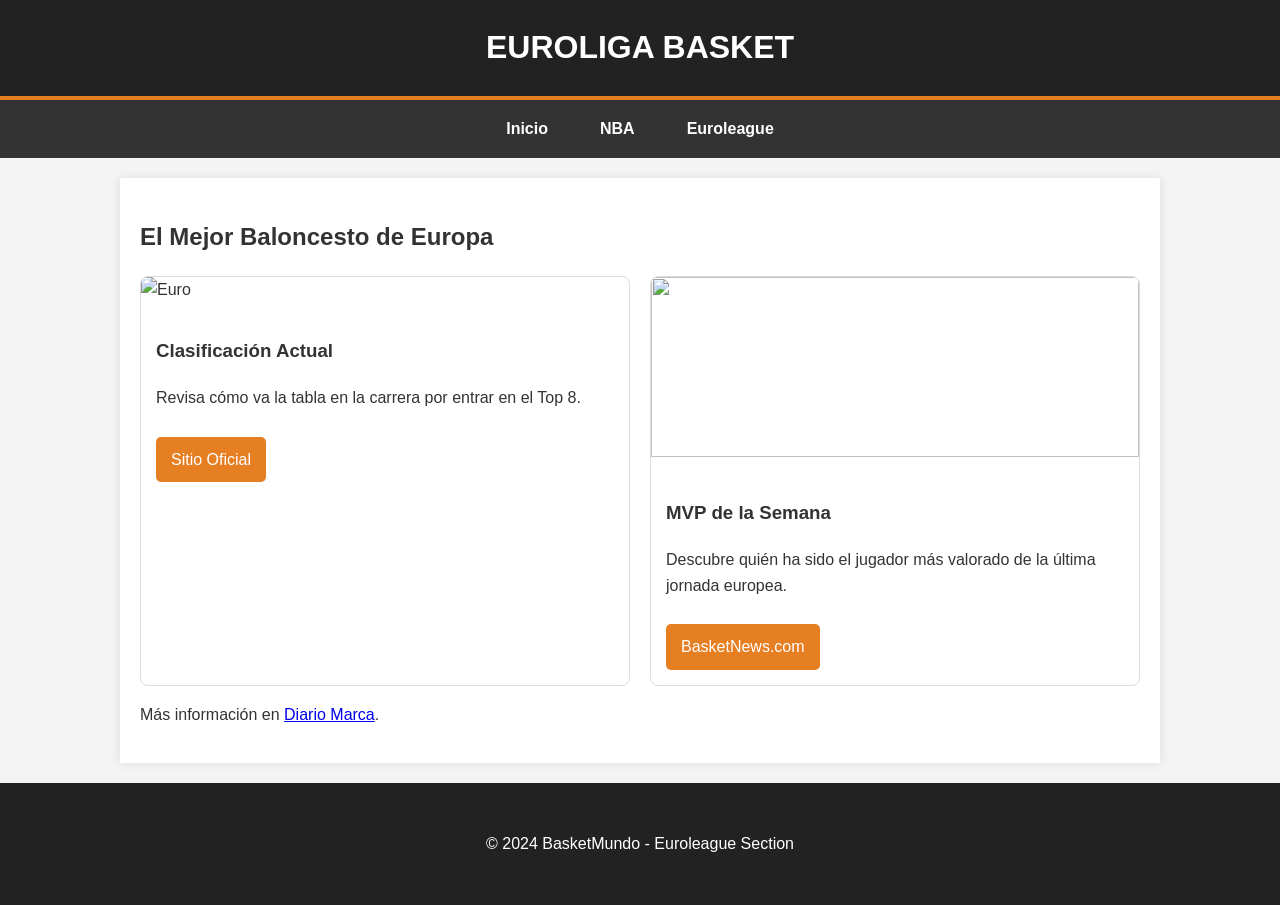
==== euroliga.html @ 02bd5853 "Primer commit: Web de noticias de basket" ====
<!DOCTYPE html>
<html lang="es">
<head>
    <meta charset="UTF-8">
    <title>Euroleague - BasketMundo</title>
    <link rel="stylesheet" href="style.css">
</head>
<body>
    <header>
        <h1>EUROLIGA BASKET</h1>
    </header>
    
    <nav>
        <a href="index.html">Inicio</a>
        <a href="nba.html">NBA</a>
        <a href="euroliga.html">Euroleague</a>
    </nav>

    <div class="container">
        <h2>El Mejor Baloncesto de Europa</h2>
        
        <div class="news-grid">
            <div class="card">
                <img src="https://media-cdn.cortextech.io/1dU3kpCqReRp93/1BSdBWIjCfFoEo/dcee482d-9e89-47ec-9956-9b453a8817da.jpg?width=960&resizeType=fill&format=webp" alt="Euro">
                <div class="card-content">
                    <h3>Clasificación Actual</h3>
                    <p>Revisa cómo va la tabla en la carrera por entrar en el Top 8.</p>
                    <a href="https://www.euroleaguebasketball.net/euroleague/" target="_blank" class="btn">Sitio Oficial</a>
                </div>
            </div>
            <div class="card">
                <img src="https://e00-elmundo.uecdn.es/assets/multimedia/imagenes/2018/05/19/15267444089947.jpg" alt="">
                <div class="card-content">
                    <h3>MVP de la Semana</h3>
                    <p>Descubre quién ha sido el jugador más valorado de la última jornada europea.</p>
                    <a href="https://basketnews.com" target="_blank" class="btn">BasketNews.com</a>
                </div>
            </div>
        </div>
        
        <p>Más información en <a href="https://www.marca.com/baloncesto/euroliga.html" target="_blank">Diario Marca</a>.</p>
    </div>

    <footer>
        <p>&copy; 2024 BasketMundo - Euroleague Section</p>
    </footer>
</body>
</html>
---- style.css ----
/* Estilos Generales */
body {
    font-family: 'Segoe UI', Tahoma, Geneva, Verdana, sans-serif;
    margin: 0;
    padding: 0;
    line-height: 1.6;
    background-color: #f4f4f4;
    color: #333;
}

header {
    background: #222;
    color: #fff;
    padding: 1px;
    text-align: center;
    border-bottom: 4px solid #e67e22;
}

nav {
    background: #333;
    display: flex;
    justify-content: center;
    padding: 0.5rem;
}

nav a {
    color: #fff;
    text-decoration: none;
    padding: 0.5rem 1rem;
    margin: 0 10px;
    font-weight: bold;
    transition: color 0.3s;
}

nav a:hover {
    color: #e67e22;
}

.container {
    max-width: 1000px;
    margin: 20px auto;
    padding: 20px;
    background: #fff;
    box-shadow: 0 0 10px rgba(0,0,0,0.1);
}

.hero-img {
    width: 100%;
    height: 300px;
    object-fit: cover;
    border-radius: 8px;
}

.news-grid {
    display: flex;
    gap: 20px;
    margin-top: 20px;
    flex-wrap: wrap;
}

.card {
    flex: 1;
    min-width: 300px;
    border: 1px solid #ddd;
    border-radius: 8px;
    overflow: hidden;
}

.card img {
    width: 100%;
    height: 180px;
    object-fit: cover;
}

.card-content {
    padding: 15px;
}

.btn {
    display: inline-block;
    background: #e67e22;
    color: #fff;
    padding: 10px 15px;
    text-decoration: none;
    border-radius: 5px;
    margin-top: 10px;
}

.btn:hover {
    background: #d35400;
}

footer {
    text-align: center;
    padding: 2rem;
    background: #222;
    color: white;
    margin-top: 20px;
}
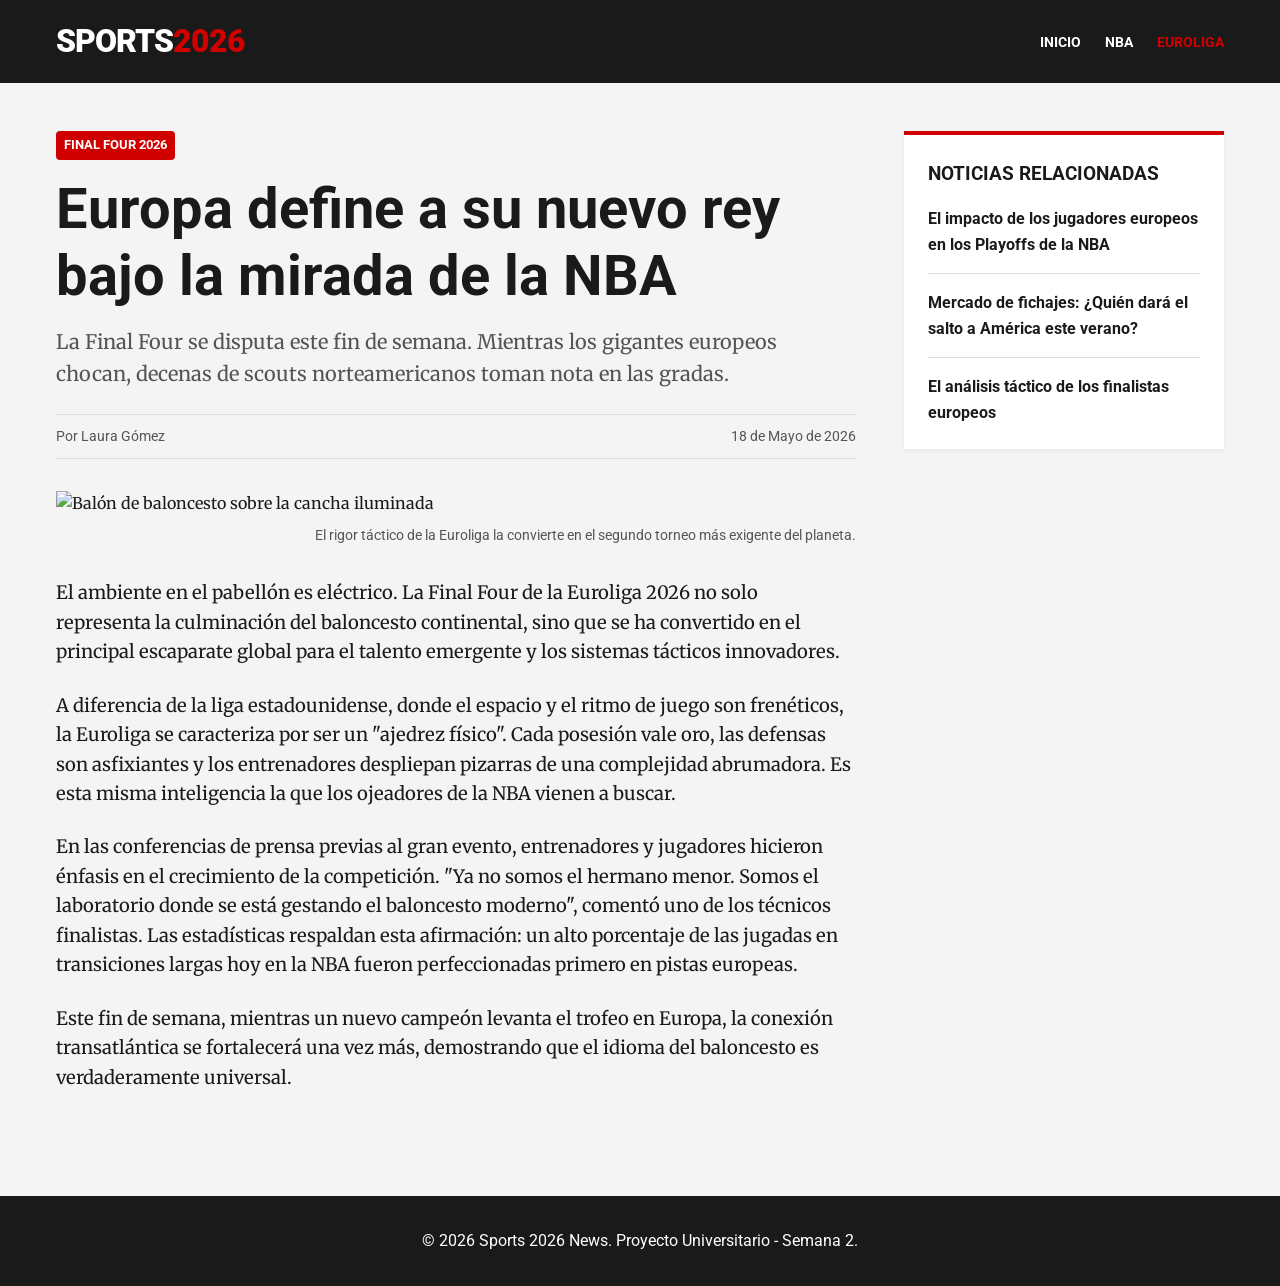
==== commit 1be3f458: "Agrega archivos HTML y CSS responsivo para noticias de NBA y Euroliga - Semana 2" ====
--- a/euroliga.html
+++ b/euroliga.html
@@ -2,47 +2,79 @@
 <html lang="es">
 <head>
     <meta charset="UTF-8">
-    <title>Euroleague - BasketMundo</title>
+    <meta name="viewport" content="width=device-width, initial-scale=1.0">
+    <meta name="description" content="Análisis de la Final Four de la Euroliga 2026 y la importancia de los sistemas tácticos europeos.">
+    <title>Final Four 2026: Europa define a su nuevo rey | Sports 2026</title>
+    <link rel="preconnect" href="https://fonts.googleapis.com">
+    <link rel="preconnect" href="https://fonts.gstatic.com" crossorigin>
+    <link href="https://fonts.googleapis.com/css2?family=Merriweather:ital,wght@0,300;0,700;1,300&family=Roboto:wght@400;700;900&display=swap" rel="stylesheet">
     <link rel="stylesheet" href="style.css">
 </head>
 <body>
-    <header>
-        <h1>EUROLIGA BASKET</h1>
+    <header class="site-header">
+        <div class="container header-container">
+            <div class="brand"><a href="index.html" style="color:white; text-decoration:none;">SPORTS<span>2026</span></a></div>
+            <nav class="main-nav">
+                <ul>
+                    <li><a href="index.html">Inicio</a></li>
+                    <li><a href="nba.html">NBA</a></li>
+                    <li><a href="euroliga.html" class="active">Euroliga</a></li>
+                </ul>
+            </nav>
+        </div>
     </header>
-    
-    <nav>
-        <a href="index.html">Inicio</a>
-        <a href="nba.html">NBA</a>
-        <a href="euroliga.html">Euroleague</a>
-    </nav>
 
-    <div class="container">
-        <h2>El Mejor Baloncesto de Europa</h2>
-        
-        <div class="news-grid">
-            <div class="card">
-                <img src="https://media-cdn.cortextech.io/1dU3kpCqReRp93/1BSdBWIjCfFoEo/dcee482d-9e89-47ec-9956-9b453a8817da.jpg?width=960&resizeType=fill&format=webp" alt="Euro">
-                <div class="card-content">
-                    <h3>Clasificación Actual</h3>
-                    <p>Revisa cómo va la tabla en la carrera por entrar en el Top 8.</p>
-                    <a href="https://www.euroleaguebasketball.net/euroleague/" target="_blank" class="btn">Sitio Oficial</a>
+    <main class="container article-layout">
+        <article class="main-article">
+            <header>
+                <span class="tag tag-euro">Final Four 2026</span>
+                <h1>Europa define a su nuevo rey bajo la mirada de la NBA</h1>
+                <p class="subtitle">La Final Four se disputa este fin de semana. Mientras los gigantes europeos chocan, decenas de scouts norteamericanos toman nota en las gradas.</p>
+                
+                <div class="meta-info">
+                    <span class="author">Por Laura Gómez</span>
+                    <span class="date">18 de Mayo de 2026</span>
                 </div>
+            </header>
+
+            <figure class="featured-image">
+                <img src="https://images.unsplash.com/photo-1546519638-68e109498ffc?auto=format&fit=crop&q=80&w=1200" alt="Balón de baloncesto sobre la cancha iluminada">
+                <figcaption>El rigor táctico de la Euroliga la convierte en el segundo torneo más exigente del planeta.</figcaption>
+            </figure>
+
+            <div class="article-content">
+                <p>El ambiente en el pabellón es eléctrico. La Final Four de la Euroliga 2026 no solo representa la culminación del baloncesto continental, sino que se ha convertido en el principal escaparate global para el talento emergente y los sistemas tácticos innovadores.</p>
+                
+                <p>A diferencia de la liga estadounidense, donde el espacio y el ritmo de juego son frenéticos, la Euroliga se caracteriza por ser un "ajedrez físico". Cada posesión vale oro, las defensas son asfixiantes y los entrenadores despliepan pizarras de una complejidad abrumadora. Es esta misma inteligencia la que los ojeadores de la NBA vienen a buscar.</p>
+                
+                <p>En las conferencias de prensa previas al gran evento, entrenadores y jugadores hicieron énfasis en el crecimiento de la competición. "Ya no somos el hermano menor. Somos el laboratorio donde se está gestando el baloncesto moderno", comentó uno de los técnicos finalistas. Las estadísticas respaldan esta afirmación: un alto porcentaje de las jugadas en transiciones largas hoy en la NBA fueron perfeccionadas primero en pistas europeas.</p>
+                
+                <p>Este fin de semana, mientras un nuevo campeón levanta el trofeo en Europa, la conexión transatlántica se fortalecerá una vez más, demostrando que el idioma del baloncesto es verdaderamente universal.</p>
             </div>
-            <div class="card">
-                <img src="https://e00-elmundo.uecdn.es/assets/multimedia/imagenes/2018/05/19/15267444089947.jpg" alt="">
-                <div class="card-content">
-                    <h3>MVP de la Semana</h3>
-                    <p>Descubre quién ha sido el jugador más valorado de la última jornada europea.</p>
-                    <a href="https://basketnews.com" target="_blank" class="btn">BasketNews.com</a>
-                </div>
+        </article>
+
+        <aside class="sidebar">
+            <div class="widget">
+                <h3>Noticias Relacionadas</h3>
+                <ul class="related-news">
+                    <li>
+                        <a href="nba.html">El impacto de los jugadores europeos en los Playoffs de la NBA</a>
+                    </li>
+                    <li>
+                        <a href="#">Mercado de fichajes: ¿Quién dará el salto a América este verano?</a>
+                    </li>
+                    <li>
+                        <a href="#">El análisis táctico de los finalistas europeos</a>
+                    </li>
+                </ul>
             </div>
+        </aside>
+    </main>
+
+    <footer class="site-footer">
+        <div class="container">
+            <p>&copy; 2026 Sports 2026 News. Proyecto Universitario - Semana 2.</p>
         </div>
-        
-        <p>Más información en <a href="https://www.marca.com/baloncesto/euroliga.html" target="_blank">Diario Marca</a>.</p>
-    </div>
-
-    <footer>
-        <p>&copy; 2024 BasketMundo - Euroleague Section</p>
     </footer>
 </body>
 </html>
--- a/style.css
+++ b/style.css
@@ -1,99 +1,298 @@
-/* Estilos Generales */
+/* === VARIABLES Y RESET === */
+:root {
+  --primary-color: #d10000; /* Rojo vibrante deportivo */
+  --bg-light: #f4f4f4;
+  --text-dark: #1a1a1a;
+  --text-muted: #555555;
+  --white: #ffffff;
+  --border-color: #dddddd;
+
+  --font-ui: "Roboto", sans-serif;
+  --font-text: "Merriweather", serif;
+}
+
+* {
+  margin: 0;
+  padding: 0;
+  box-sizing: border-box;
+}
+
 body {
-    font-family: 'Segoe UI', Tahoma, Geneva, Verdana, sans-serif;
-    margin: 0;
-    padding: 0;
-    line-height: 1.6;
-    background-color: #f4f4f4;
-    color: #333;
-}
-
-header {
-    background: #222;
-    color: #fff;
-    padding: 1px;
-    text-align: center;
-    border-bottom: 4px solid #e67e22;
-}
-
-nav {
-    background: #333;
-    display: flex;
-    justify-content: center;
-    padding: 0.5rem;
-}
-
-nav a {
-    color: #fff;
-    text-decoration: none;
-    padding: 0.5rem 1rem;
-    margin: 0 10px;
-    font-weight: bold;
-    transition: color 0.3s;
-}
-
-nav a:hover {
-    color: #e67e22;
+  font-family: var(--font-text);
+  color: var(--text-dark);
+  background-color: var(--bg-light);
+  line-height: 1.6;
+}
+
+h1,
+h2,
+h3,
+.brand,
+.main-nav,
+.tag,
+.meta-info {
+  font-family: var(--font-ui);
+}
+
+a {
+  text-decoration: none;
+  color: inherit;
+}
+
+img {
+  max-width: 100%;
+  height: auto;
+  display: block;
 }
 
 .container {
-    max-width: 1000px;
-    margin: 20px auto;
-    padding: 20px;
-    background: #fff;
-    box-shadow: 0 0 10px rgba(0,0,0,0.1);
-}
-
-.hero-img {
-    width: 100%;
-    height: 300px;
-    object-fit: cover;
-    border-radius: 8px;
+  width: 100%;
+  max-width: 1200px;
+  margin: 0 auto;
+  padding: 0 16px;
+}
+
+/* === HEADER Y NAVEGACIÓN === */
+.site-header {
+  background-color: var(--text-dark);
+  color: var(--white);
+  padding: 1rem 0;
+  position: sticky;
+  top: 0;
+  z-index: 100;
+}
+
+.header-container {
+  display: flex;
+  flex-direction: column;
+  align-items: center;
+  gap: 1rem;
+}
+
+.brand {
+  font-size: 2rem;
+  font-weight: 900;
+  letter-spacing: -1px;
+}
+
+.brand span {
+  color: var(--primary-color);
+}
+
+.main-nav ul {
+  list-style: none;
+  display: flex;
+  gap: 1.5rem;
+}
+
+.main-nav a {
+  color: var(--white);
+  font-weight: 700;
+  text-transform: uppercase;
+  font-size: 0.9rem;
+  transition: color 0.2s;
+}
+
+.main-nav a:hover,
+.main-nav a.active {
+  color: var(--primary-color);
+}
+
+/* === PORTADA (INDEX) === */
+.home-intro {
+  text-align: center;
+  padding: 3rem 0;
+  border-bottom: 2px solid var(--border-color);
+  margin-bottom: 2rem;
+}
+
+.home-intro h1 {
+  font-size: 2.5rem;
+  margin-bottom: 1rem;
+}
+
+.home-intro p {
+  font-size: 1.2rem;
+  color: var(--text-muted);
+  max-width: 700px;
+  margin: 0 auto;
 }
 
 .news-grid {
-    display: flex;
-    gap: 20px;
-    margin-top: 20px;
-    flex-wrap: wrap;
+  display: grid;
+  grid-template-columns: 1fr;
+  gap: 2rem;
+  margin-bottom: 4rem;
 }
 
 .card {
-    flex: 1;
-    min-width: 300px;
-    border: 1px solid #ddd;
-    border-radius: 8px;
-    overflow: hidden;
-}
-
-.card img {
-    width: 100%;
-    height: 180px;
-    object-fit: cover;
+  background-color: var(--white);
+  border-radius: 8px;
+  overflow: hidden;
+  box-shadow: 0 4px 6px rgba(0, 0, 0, 0.05);
 }
 
 .card-content {
-    padding: 15px;
-}
-
-.btn {
-    display: inline-block;
-    background: #e67e22;
-    color: #fff;
-    padding: 10px 15px;
-    text-decoration: none;
-    border-radius: 5px;
-    margin-top: 10px;
-}
-
-.btn:hover {
-    background: #d35400;
-}
-
-footer {
-    text-align: center;
-    padding: 2rem;
-    background: #222;
-    color: white;
-    margin-top: 20px;
-}+  padding: 1.5rem;
+}
+
+.tag {
+  display: inline-block;
+  padding: 4px 8px;
+  font-size: 0.8rem;
+  font-weight: bold;
+  text-transform: uppercase;
+  color: var(--white);
+  margin-bottom: 1rem;
+  border-radius: 4px;
+}
+
+.tag-nba {
+  background-color: #1d428a;
+} /* Azul NBA */
+.tag-euro {
+  background-color: var(--primary-color);
+}
+
+.card h2 {
+  font-size: 1.5rem;
+  margin-bottom: 1rem;
+}
+
+.card h2 a:hover {
+  color: var(--primary-color);
+}
+
+/* === ARTÍCULO NOTICIA === */
+.article-layout {
+  display: grid;
+  grid-template-columns: 1fr;
+  gap: 3rem;
+  padding: 3rem 16px;
+}
+
+.main-article header h1 {
+  font-size: 2.5rem;
+  line-height: 1.2;
+  margin-bottom: 1rem;
+}
+
+.subtitle {
+  font-size: 1.25rem;
+  color: var(--text-muted);
+  margin-bottom: 1.5rem;
+}
+
+.meta-info {
+  display: flex;
+  justify-content: space-between;
+  border-top: 1px solid var(--border-color);
+  border-bottom: 1px solid var(--border-color);
+  padding: 10px 0;
+  font-size: 0.9rem;
+  color: var(--text-muted);
+  margin-bottom: 2rem;
+}
+
+.featured-image {
+  margin-bottom: 2rem;
+}
+
+.featured-image figcaption {
+  font-family: var(--font-ui);
+  font-size: 0.85rem;
+  color: var(--text-muted);
+  text-align: right;
+  margin-top: 8px;
+}
+
+.article-content p {
+  font-size: 1.15rem;
+  margin-bottom: 1.5rem;
+}
+
+/* === ASIDE (BARRA LATERAL) === */
+.widget {
+  background-color: var(--white);
+  padding: 1.5rem;
+  border-top: 4px solid var(--primary-color);
+  box-shadow: 0 2px 4px rgba(0, 0, 0, 0.05);
+}
+
+.widget h3 {
+  font-size: 1.2rem;
+  margin-bottom: 1rem;
+  text-transform: uppercase;
+}
+
+.related-news {
+  list-style: none;
+}
+
+.related-news li {
+  margin-bottom: 1rem;
+  padding-bottom: 1rem;
+  border-bottom: 1px solid var(--border-color);
+}
+
+.related-news li:last-child {
+  border-bottom: none;
+  margin-bottom: 0;
+  padding-bottom: 0;
+}
+
+.related-news a {
+  font-family: var(--font-ui);
+  font-weight: 700;
+  font-size: 1rem;
+  transition: color 0.2s;
+}
+
+.related-news a:hover {
+  color: var(--primary-color);
+}
+
+/* === FOOTER === */
+.site-footer {
+  background-color: var(--text-dark);
+  color: var(--white);
+  text-align: center;
+  padding: 2rem 0;
+  font-family: var(--font-ui);
+  margin-top: 2rem;
+}
+
+/* === MEDIA QUERIES === */
+
+/* Tablet (768px - 1024px) */
+@media (min-width: 768px) {
+  .header-container {
+    flex-direction: row;
+    justify-content: space-between;
+  }
+
+  .news-grid {
+    grid-template-columns: 1fr 1fr;
+  }
+
+  .home-intro h1 {
+    font-size: 3.5rem;
+  }
+}
+
+/* Desktop (> 1024px) */
+@media (min-width: 1024px) {
+  .article-layout {
+    grid-template-columns: 2.5fr 1fr;
+  }
+
+  .main-article header h1 {
+    font-size: 3.5rem;
+  }
+
+  .sidebar {
+    position: sticky;
+    top: 90px;
+    height: fit-content;
+  }
+}
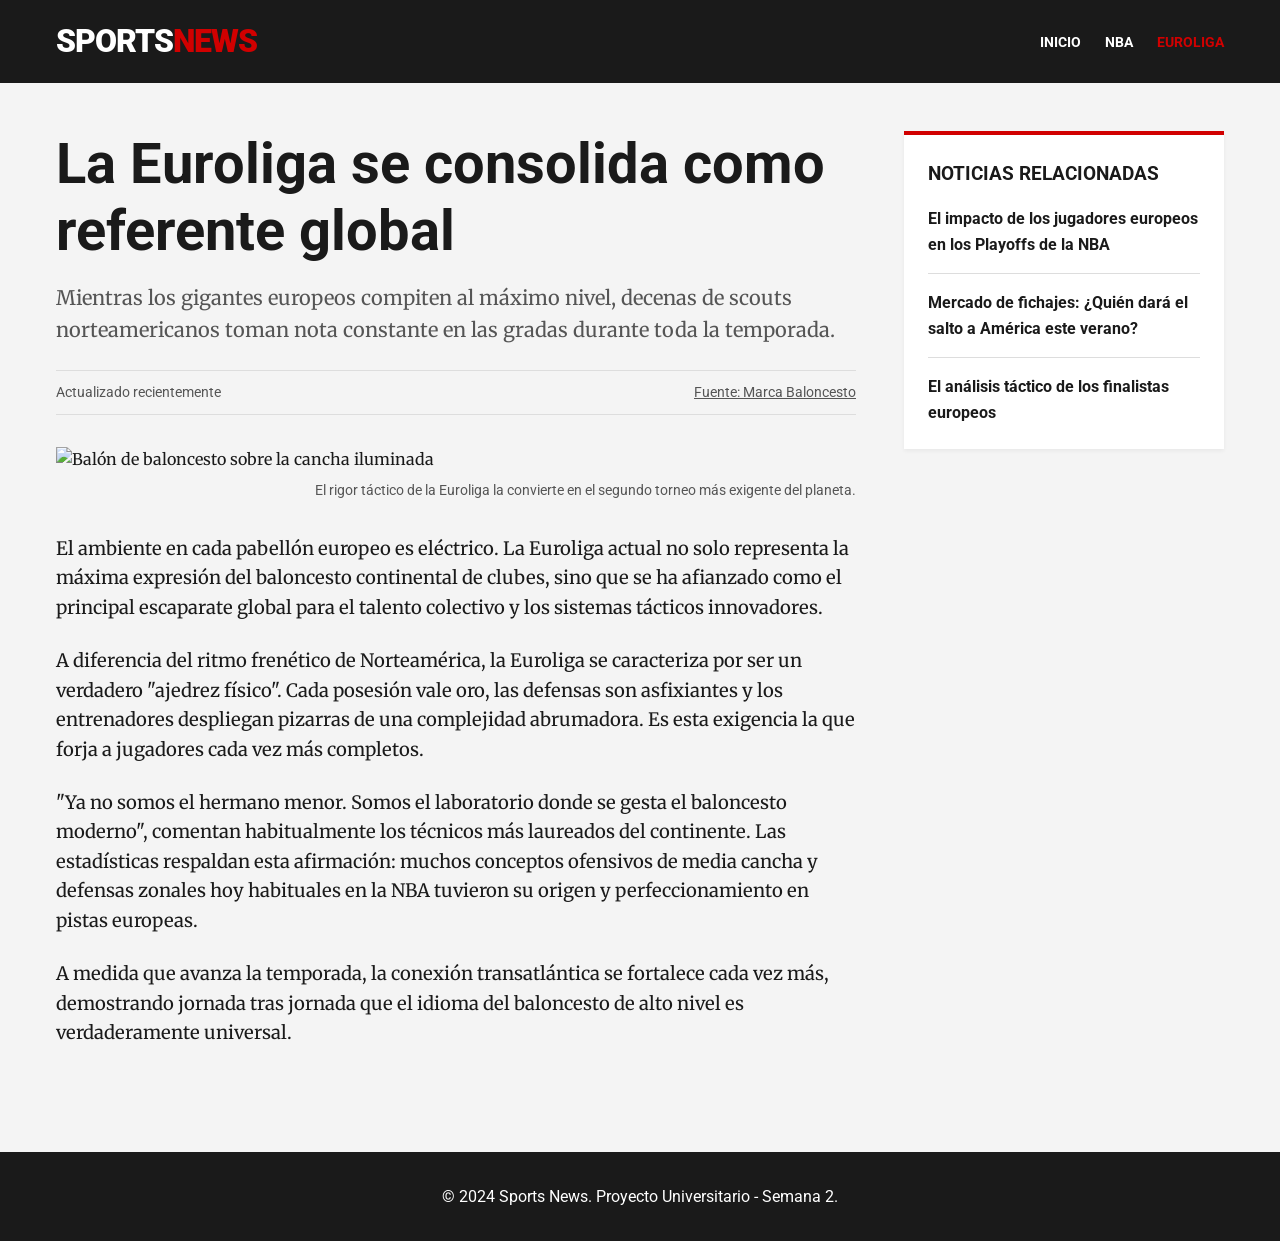
==== commit 8586a939: "CSS Flexbox" ====
--- a/euroliga.html
+++ b/euroliga.html
@@ -1,80 +1,135 @@
-<!DOCTYPE html>
+<!doctype html>
 <html lang="es">
-<head>
-    <meta charset="UTF-8">
-    <meta name="viewport" content="width=device-width, initial-scale=1.0">
-    <meta name="description" content="Análisis de la Final Four de la Euroliga 2026 y la importancia de los sistemas tácticos europeos.">
-    <title>Final Four 2026: Europa define a su nuevo rey | Sports 2026</title>
-    <link rel="preconnect" href="https://fonts.googleapis.com">
-    <link rel="preconnect" href="https://fonts.gstatic.com" crossorigin>
-    <link href="https://fonts.googleapis.com/css2?family=Merriweather:ital,wght@0,300;0,700;1,300&family=Roboto:wght@400;700;900&display=swap" rel="stylesheet">
-    <link rel="stylesheet" href="style.css">
-</head>
-<body>
+  <head>
+    <meta charset="UTF-8" />
+    <meta name="viewport" content="width=device-width, initial-scale=1.0" />
+    <meta
+      name="description"
+      content="Análisis de la Euroliga actual y la importancia de los sistemas tácticos europeos."
+    />
+    <title>Euroliga: La cuna del baloncesto táctico | Sports News</title>
+    <link rel="preconnect" href="https://fonts.googleapis.com" />
+    <link rel="preconnect" href="https://fonts.gstatic.com" crossorigin />
+    <link
+      href="https://fonts.googleapis.com/css2?family=Merriweather:ital,wght@0,300;0,700;1,300&family=Roboto:wght@400;700;900&display=swap"
+      rel="stylesheet"
+    />
+    <link
+      rel="icon"
+      href="data:image/svg+xml,<svg xmlns=%22http://www.w3.org/2000/svg%22 viewBox=%220 0 100 100%22><text y=%22.9em%22 font-size=%2290%22>🏀</text></svg>"
+    />
+    <link rel="stylesheet" href="style.css" />
+  </head>
+  <body>
     <header class="site-header">
-        <div class="container header-container">
-            <div class="brand"><a href="index.html" style="color:white; text-decoration:none;">SPORTS<span>2026</span></a></div>
-            <nav class="main-nav">
-                <ul>
-                    <li><a href="index.html">Inicio</a></li>
-                    <li><a href="nba.html">NBA</a></li>
-                    <li><a href="euroliga.html" class="active">Euroliga</a></li>
-                </ul>
-            </nav>
+      <div class="container header-container">
+        <div class="brand">
+          <a href="index.html" style="color: white; text-decoration: none"
+            >SPORTS<span>NEWS</span></a
+          >
         </div>
+        <nav class="main-nav">
+          <ul>
+            <li><a href="index.html">Inicio</a></li>
+            <li><a href="nba.html">NBA</a></li>
+            <li><a href="euroliga.html" class="active">Euroliga</a></li>
+          </ul>
+        </nav>
+      </div>
     </header>
 
     <main class="container article-layout">
-        <article class="main-article">
-            <header>
-                <span class="tag tag-euro">Final Four 2026</span>
-                <h1>Europa define a su nuevo rey bajo la mirada de la NBA</h1>
-                <p class="subtitle">La Final Four se disputa este fin de semana. Mientras los gigantes europeos chocan, decenas de scouts norteamericanos toman nota en las gradas.</p>
-                
-                <div class="meta-info">
-                    <span class="author">Por Laura Gómez</span>
-                    <span class="date">18 de Mayo de 2026</span>
-                </div>
-            </header>
+      <article class="main-article">
+        <header>
+          <h1>La Euroliga se consolida como referente global</h1>
+          <p class="subtitle">
+            Mientras los gigantes europeos compiten al máximo nivel, decenas de
+            scouts norteamericanos toman nota constante en las gradas durante
+            toda la temporada.
+          </p>
 
-            <figure class="featured-image">
-                <img src="https://images.unsplash.com/photo-1546519638-68e109498ffc?auto=format&fit=crop&q=80&w=1200" alt="Balón de baloncesto sobre la cancha iluminada">
-                <figcaption>El rigor táctico de la Euroliga la convierte en el segundo torneo más exigente del planeta.</figcaption>
-            </figure>
+          <div class="meta-info">
+            <span class="date">Actualizado recientemente</span>
+            <span class="source">
+              <a href="https://www.marca.com/baloncesto/euroliga.html" target="_blank" rel="noopener noreferrer" style="text-decoration: underline;">Fuente: Marca Baloncesto</a>
+            </span>
+          </div>
+        </header>
 
-            <div class="article-content">
-                <p>El ambiente en el pabellón es eléctrico. La Final Four de la Euroliga 2026 no solo representa la culminación del baloncesto continental, sino que se ha convertido en el principal escaparate global para el talento emergente y los sistemas tácticos innovadores.</p>
-                
-                <p>A diferencia de la liga estadounidense, donde el espacio y el ritmo de juego son frenéticos, la Euroliga se caracteriza por ser un "ajedrez físico". Cada posesión vale oro, las defensas son asfixiantes y los entrenadores despliepan pizarras de una complejidad abrumadora. Es esta misma inteligencia la que los ojeadores de la NBA vienen a buscar.</p>
-                
-                <p>En las conferencias de prensa previas al gran evento, entrenadores y jugadores hicieron énfasis en el crecimiento de la competición. "Ya no somos el hermano menor. Somos el laboratorio donde se está gestando el baloncesto moderno", comentó uno de los técnicos finalistas. Las estadísticas respaldan esta afirmación: un alto porcentaje de las jugadas en transiciones largas hoy en la NBA fueron perfeccionadas primero en pistas europeas.</p>
-                
-                <p>Este fin de semana, mientras un nuevo campeón levanta el trofeo en Europa, la conexión transatlántica se fortalecerá una vez más, demostrando que el idioma del baloncesto es verdaderamente universal.</p>
-            </div>
-        </article>
+        <figure class="featured-image">
+          <img
+            src="https://images.unsplash.com/photo-1546519638-68e109498ffc?auto=format&fit=crop&q=80&w=1200"
+            alt="Balón de baloncesto sobre la cancha iluminada"
+          />
+          <figcaption>
+            El rigor táctico de la Euroliga la convierte en el segundo torneo
+            más exigente del planeta.
+          </figcaption>
+        </figure>
 
-        <aside class="sidebar">
-            <div class="widget">
-                <h3>Noticias Relacionadas</h3>
-                <ul class="related-news">
-                    <li>
-                        <a href="nba.html">El impacto de los jugadores europeos en los Playoffs de la NBA</a>
-                    </li>
-                    <li>
-                        <a href="#">Mercado de fichajes: ¿Quién dará el salto a América este verano?</a>
-                    </li>
-                    <li>
-                        <a href="#">El análisis táctico de los finalistas europeos</a>
-                    </li>
-                </ul>
-            </div>
-        </aside>
+        <div class="article-content">
+          <p>
+            El ambiente en cada pabellón europeo es eléctrico. La Euroliga
+            actual no solo representa la máxima expresión del baloncesto
+            continental de clubes, sino que se ha afianzado como el principal
+            escaparate global para el talento colectivo y los sistemas tácticos
+            innovadores.
+          </p>
+
+          <p>
+            A diferencia del ritmo frenético de Norteamérica, la Euroliga se
+            caracteriza por ser un verdadero "ajedrez físico". Cada posesión
+            vale oro, las defensas son asfixiantes y los entrenadores despliegan
+            pizarras de una complejidad abrumadora. Es esta exigencia la que
+            forja a jugadores cada vez más completos.
+          </p>
+
+          <p>
+            "Ya no somos el hermano menor. Somos el laboratorio donde se gesta
+            el baloncesto moderno", comentan habitualmente los técnicos más
+            laureados del continente. Las estadísticas respaldan esta
+            afirmación: muchos conceptos ofensivos de media cancha y defensas
+            zonales hoy habituales en la NBA tuvieron su origen y
+            perfeccionamiento en pistas europeas.
+          </p>
+
+          <p>
+            A medida que avanza la temporada, la conexión transatlántica se
+            fortalece cada vez más, demostrando jornada tras jornada que el
+            idioma del baloncesto de alto nivel es verdaderamente universal.
+          </p>
+        </div>
+      </article>
+
+      <aside class="sidebar">
+        <div class="widget">
+          <h3>Noticias Relacionadas</h3>
+          <ul class="related-news">
+            <li>
+              <a href="nba.html"
+                >El impacto de los jugadores europeos en los Playoffs de la
+                NBA</a
+              >
+            </li>
+            <li>
+              <a href="#"
+                >Mercado de fichajes: ¿Quién dará el salto a América este
+                verano?</a
+              >
+            </li>
+            <li>
+              <a href="#">El análisis táctico de los finalistas europeos</a>
+            </li>
+          </ul>
+        </div>
+      </aside>
     </main>
 
     <footer class="site-footer">
-        <div class="container">
-            <p>&copy; 2026 Sports 2026 News. Proyecto Universitario - Semana 2.</p>
-        </div>
+      <div class="container">
+        <p>&copy; 2024 Sports News. Proyecto Universitario - Semana 2.</p>
+      </div>
     </footer>
-</body>
-</html>+    <!-- <script src="script.js"></script> -->
+  </body>
+</html>
